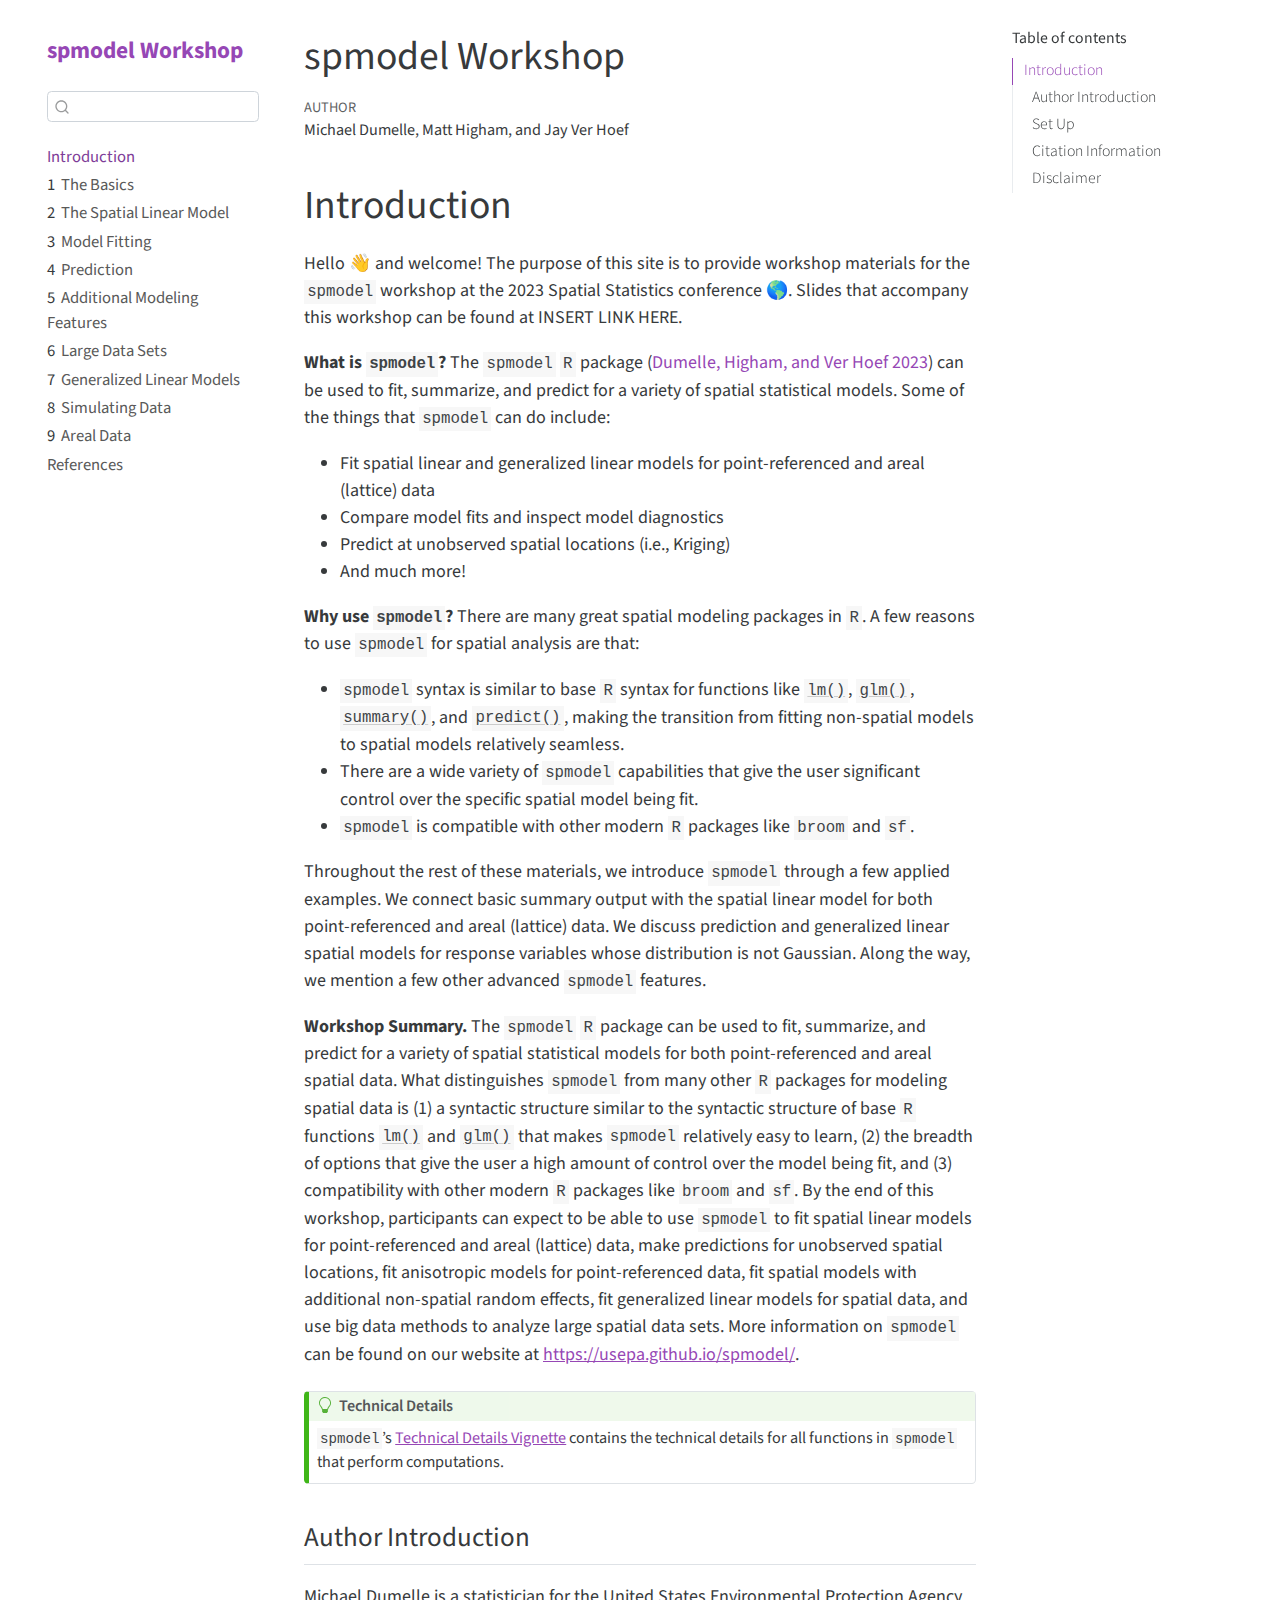
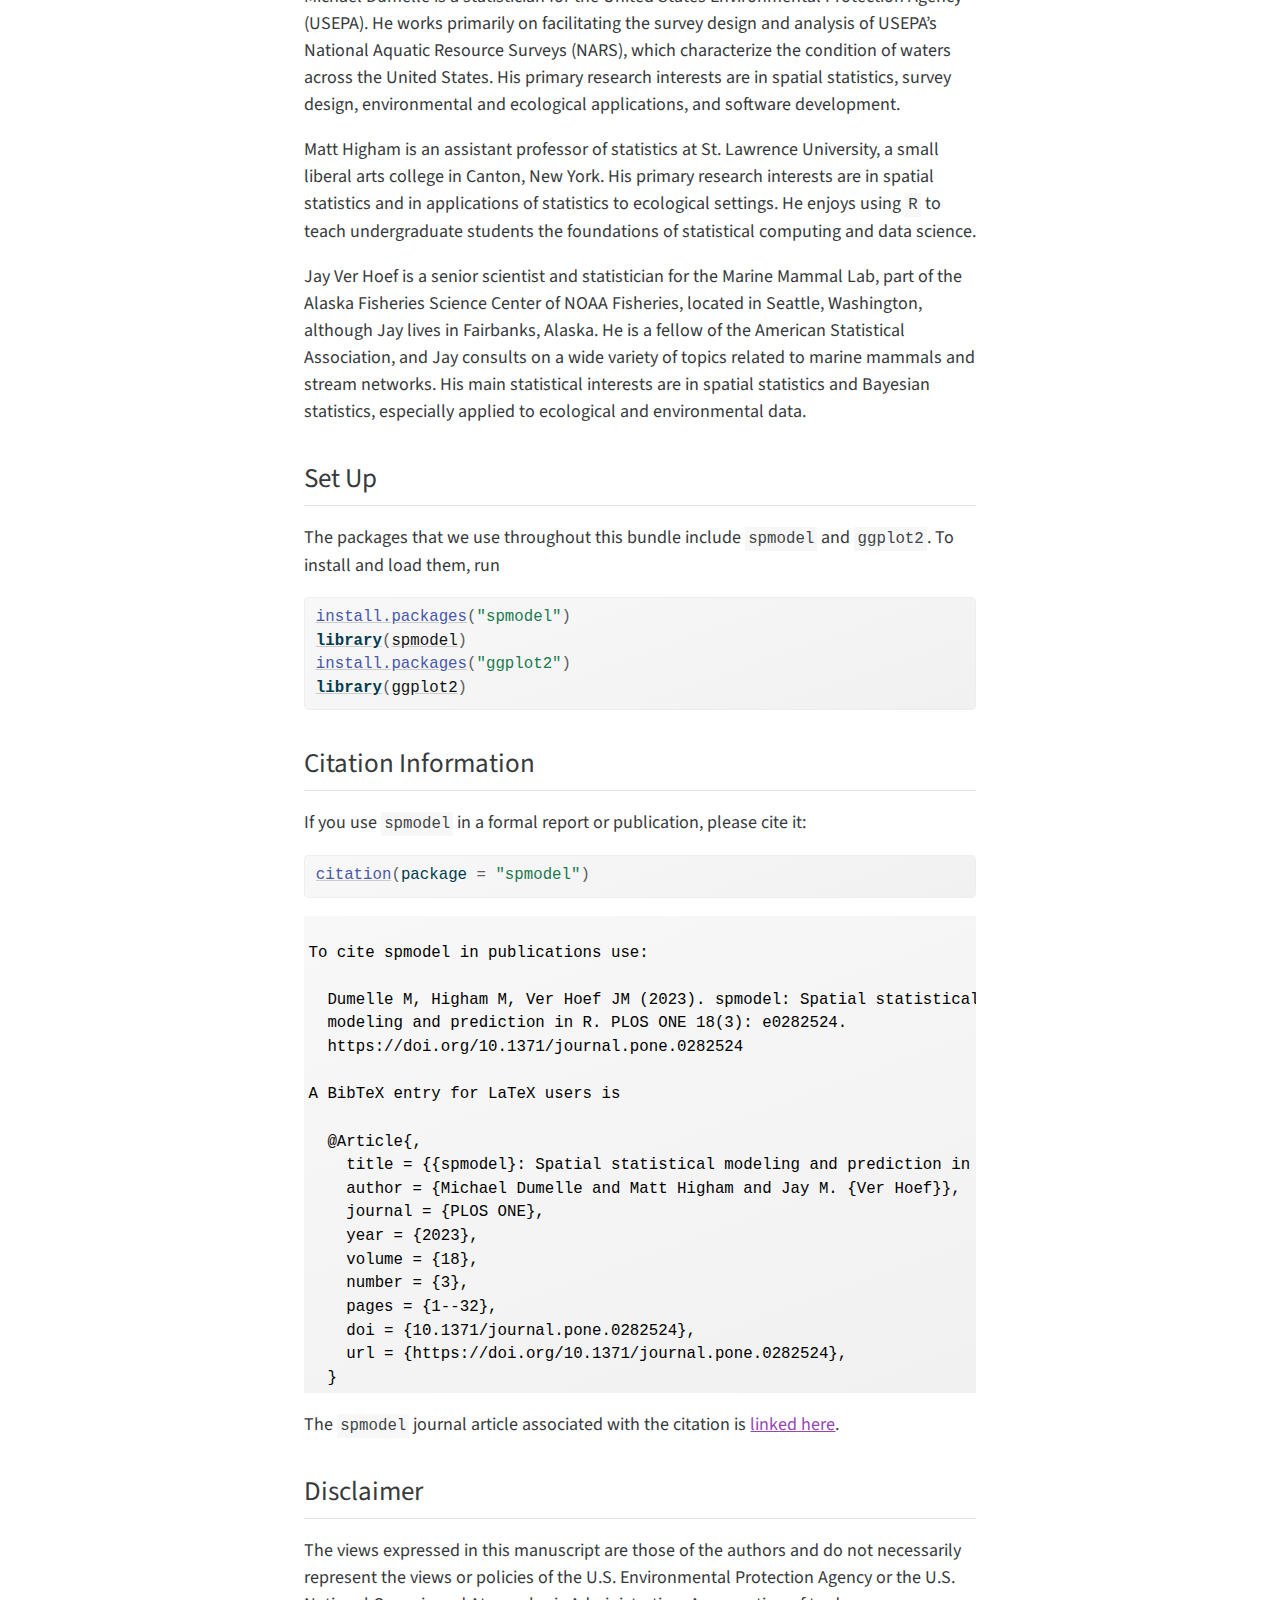
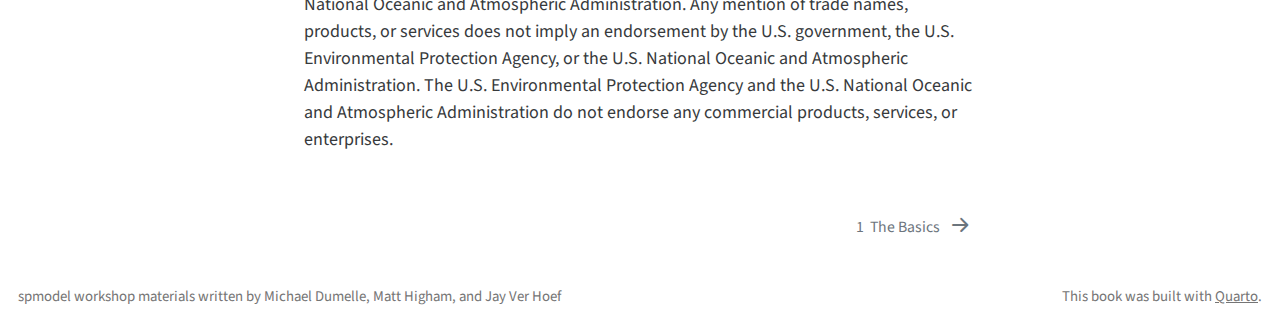
==== docs/index.html @ d5429cbf "initial commit" ====
<!DOCTYPE html>
<html xmlns="http://www.w3.org/1999/xhtml" lang="en" xml:lang="en"><head>
<meta http-equiv="Content-Type" content="text/html; charset=UTF-8">
<meta charset="utf-8">
<meta name="generator" content="quarto-1.2.269">
<meta name="viewport" content="width=device-width, initial-scale=1.0, user-scalable=yes">
<meta name="author" content="Michael Dumelle, Matt Higham, and Jay Ver Hoef">
<title>spmodel Workshop</title>
<style>
code{white-space: pre-wrap;}
span.smallcaps{font-variant: small-caps;}
div.columns{display: flex; gap: min(4vw, 1.5em);}
div.column{flex: auto; overflow-x: auto;}
div.hanging-indent{margin-left: 1.5em; text-indent: -1.5em;}
ul.task-list{list-style: none;}
ul.task-list li input[type="checkbox"] {
  width: 0.8em;
  margin: 0 0.8em 0.2em -1.6em;
  vertical-align: middle;
}
pre > code.sourceCode { white-space: pre; position: relative; }
pre > code.sourceCode > span { display: inline-block; line-height: 1.25; }
pre > code.sourceCode > span:empty { height: 1.2em; }
.sourceCode { overflow: visible; }
code.sourceCode > span { color: inherit; text-decoration: inherit; }
div.sourceCode { margin: 1em 0; }
pre.sourceCode { margin: 0; }
@media screen {
div.sourceCode { overflow: auto; }
}
@media print {
pre > code.sourceCode { white-space: pre-wrap; }
pre > code.sourceCode > span { text-indent: -5em; padding-left: 5em; }
}
pre.numberSource code
  { counter-reset: source-line 0; }
pre.numberSource code > span
  { position: relative; left: -4em; counter-increment: source-line; }
pre.numberSource code > span > a:first-child::before
  { content: counter(source-line);
    position: relative; left: -1em; text-align: right; vertical-align: baseline;
    border: none; display: inline-block;
    -webkit-touch-callout: none; -webkit-user-select: none;
    -khtml-user-select: none; -moz-user-select: none;
    -ms-user-select: none; user-select: none;
    padding: 0 4px; width: 4em;
    color: #aaaaaa;
  }
pre.numberSource { margin-left: 3em; border-left: 1px solid #aaaaaa;  padding-left: 4px; }
div.sourceCode
  {   }
@media screen {
pre > code.sourceCode > span > a:first-child::before { text-decoration: underline; }
}
code span.al { color: #ff0000; font-weight: bold; } /* Alert */
code span.an { color: #60a0b0; font-weight: bold; font-style: italic; } /* Annotation */
code span.at { color: #7d9029; } /* Attribute */
code span.bn { color: #40a070; } /* BaseN */
code span.bu { color: #008000; } /* BuiltIn */
code span.cf { color: #007020; font-weight: bold; } /* ControlFlow */
code span.ch { color: #4070a0; } /* Char */
code span.cn { color: #880000; } /* Constant */
code span.co { color: #60a0b0; font-style: italic; } /* Comment */
code span.cv { color: #60a0b0; font-weight: bold; font-style: italic; } /* CommentVar */
code span.do { color: #ba2121; font-style: italic; } /* Documentation */
code span.dt { color: #902000; } /* DataType */
code span.dv { color: #40a070; } /* DecVal */
code span.er { color: #ff0000; font-weight: bold; } /* Error */
code span.ex { } /* Extension */
code span.fl { color: #40a070; } /* Float */
code span.fu { color: #06287e; } /* Function */
code span.im { color: #008000; font-weight: bold; } /* Import */
code span.in { color: #60a0b0; font-weight: bold; font-style: italic; } /* Information */
code span.kw { color: #007020; font-weight: bold; } /* Keyword */
code span.op { color: #666666; } /* Operator */
code span.ot { color: #007020; } /* Other */
code span.pp { color: #bc7a00; } /* Preprocessor */
code span.sc { color: #4070a0; } /* SpecialChar */
code span.ss { color: #bb6688; } /* SpecialString */
code span.st { color: #4070a0; } /* String */
code span.va { color: #19177c; } /* Variable */
code span.vs { color: #4070a0; } /* VerbatimString */
code span.wa { color: #60a0b0; font-weight: bold; font-style: italic; } /* Warning */
div.csl-bib-body { }
div.csl-entry {
  clear: both;
}
.hanging div.csl-entry {
  margin-left:2em;
  text-indent:-2em;
}
div.csl-left-margin {
  min-width:2em;
  float:left;
}
div.csl-right-inline {
  margin-left:2em;
  padding-left:1em;
}
div.csl-indent {
  margin-left: 2em;
}
</style>

<script src="site_libs/quarto-nav/quarto-nav.js"></script>
<script src="site_libs/quarto-nav/headroom.min.js"></script>
<script src="site_libs/clipboard/clipboard.min.js"></script>
<script src="site_libs/quarto-search/autocomplete.umd.js"></script>
<script src="site_libs/quarto-search/fuse.min.js"></script>
<script src="site_libs/quarto-search/quarto-search.js"></script>
<meta name="quarto:offset" content="./">
<link href="./basics.html" rel="next">
<script src="site_libs/quarto-html/quarto.js"></script>
<script src="site_libs/quarto-html/popper.min.js"></script>
<script src="site_libs/quarto-html/tippy.umd.min.js"></script>
<script src="site_libs/quarto-html/anchor.min.js"></script>
<link href="site_libs/quarto-html/tippy.css" rel="stylesheet">
<link href="site_libs/quarto-html/quarto-syntax-highlighting.css" rel="stylesheet" id="quarto-text-highlighting-styles">
<script src="site_libs/bootstrap/bootstrap.min.js"></script>
<link href="site_libs/bootstrap/bootstrap-icons.css" rel="stylesheet">
<link href="site_libs/bootstrap/bootstrap.min.css" rel="stylesheet" id="quarto-bootstrap" data-mode="light"><script id="quarto-search-options" type="application/json">{
  "location": "sidebar",
  "copy-button": false,
  "collapse-after": 3,
  "panel-placement": "start",
  "type": "textbox",
  "limit": 20,
  "language": {
    "search-no-results-text": "No results",
    "search-matching-documents-text": "matching documents",
    "search-copy-link-title": "Copy link to search",
    "search-hide-matches-text": "Hide additional matches",
    "search-more-match-text": "more match in this document",
    "search-more-matches-text": "more matches in this document",
    "search-clear-button-title": "Clear",
    "search-detached-cancel-button-title": "Cancel",
    "search-submit-button-title": "Submit"
  }
}</script>
</head>
<body class="nav-sidebar floating">

<div id="quarto-search-results"></div>
  <header id="quarto-header" class="headroom fixed-top"><nav class="quarto-secondary-nav" data-bs-toggle="collapse" data-bs-target="#quarto-sidebar" aria-controls="quarto-sidebar" aria-expanded="false" aria-label="Toggle sidebar navigation" onclick="if (window.quartoToggleHeadroom) { window.quartoToggleHeadroom(); }"><div class="container-fluid d-flex justify-content-between">
      <h1 class="quarto-secondary-nav-title">spmodel Workshop</h1>
      <button type="button" class="quarto-btn-toggle btn" aria-label="Show secondary navigation">
        <i class="bi bi-chevron-right"></i>
      </button>
    </div>
  </nav></header><!-- content --><div id="quarto-content" class="quarto-container page-columns page-rows-contents page-layout-article">
<!-- sidebar -->
  <nav id="quarto-sidebar" class="sidebar collapse sidebar-navigation floating overflow-auto"><div class="pt-lg-2 mt-2 text-left sidebar-header">
    <div class="sidebar-title mb-0 py-0">
      <a href="./">spmodel Workshop</a> 
    </div>
      </div>
      <div class="mt-2 flex-shrink-0 align-items-center">
        <div class="sidebar-search">
        <div id="quarto-search" class="" title="Search"></div>
        </div>
      </div>
    <div class="sidebar-menu-container"> 
    <ul class="list-unstyled mt-1">
<li class="sidebar-item">
  <div class="sidebar-item-container"> 
  <a href="./index.html" class="sidebar-item-text sidebar-link active">Introduction</a>
  </div>
</li>
        <li class="sidebar-item">
  <div class="sidebar-item-container"> 
  <a href="./basics.html" class="sidebar-item-text sidebar-link"><span class="chapter-number">1</span>&nbsp; <span class="chapter-title">The Basics</span></a>
  </div>
</li>
        <li class="sidebar-item">
  <div class="sidebar-item-container"> 
  <a href="./spatial-linear-model.html" class="sidebar-item-text sidebar-link"><span class="chapter-number">2</span>&nbsp; <span class="chapter-title">The Spatial Linear Model</span></a>
  </div>
</li>
        <li class="sidebar-item">
  <div class="sidebar-item-container"> 
  <a href="./model-fitting.html" class="sidebar-item-text sidebar-link"><span class="chapter-number">3</span>&nbsp; <span class="chapter-title">Model Fitting</span></a>
  </div>
</li>
        <li class="sidebar-item">
  <div class="sidebar-item-container"> 
  <a href="./prediction.html" class="sidebar-item-text sidebar-link"><span class="chapter-number">4</span>&nbsp; <span class="chapter-title">Prediction</span></a>
  </div>
</li>
        <li class="sidebar-item">
  <div class="sidebar-item-container"> 
  <a href="./additional-features.html" class="sidebar-item-text sidebar-link"><span class="chapter-number">5</span>&nbsp; <span class="chapter-title">Additional Modeling Features</span></a>
  </div>
</li>
        <li class="sidebar-item">
  <div class="sidebar-item-container"> 
  <a href="./large-data-sets.html" class="sidebar-item-text sidebar-link"><span class="chapter-number">6</span>&nbsp; <span class="chapter-title">Large Data Sets</span></a>
  </div>
</li>
        <li class="sidebar-item">
  <div class="sidebar-item-container"> 
  <a href="./generalized.html" class="sidebar-item-text sidebar-link"><span class="chapter-number">7</span>&nbsp; <span class="chapter-title">Generalized Linear Models</span></a>
  </div>
</li>
        <li class="sidebar-item">
  <div class="sidebar-item-container"> 
  <a href="./simulate.html" class="sidebar-item-text sidebar-link"><span class="chapter-number">8</span>&nbsp; <span class="chapter-title">Simulating Data</span></a>
  </div>
</li>
        <li class="sidebar-item">
  <div class="sidebar-item-container"> 
  <a href="./areal-data.html" class="sidebar-item-text sidebar-link"><span class="chapter-number">9</span>&nbsp; <span class="chapter-title">Areal Data</span></a>
  </div>
</li>
        <li class="sidebar-item">
  <div class="sidebar-item-container"> 
  <a href="./references.html" class="sidebar-item-text sidebar-link">References</a>
  </div>
</li>
    </ul>
</div>
</nav><!-- margin-sidebar --><div id="quarto-margin-sidebar" class="sidebar margin-sidebar">
        <nav id="TOC" role="doc-toc" class="toc-active"><h2 id="toc-title">Table of contents</h2>
   
  <ul>
<li>
<a href="#sec-intro" id="toc-sec-intro" class="nav-link active" data-scroll-target="#sec-intro">Introduction</a>
  <ul class="collapse">
<li><a href="#author-introduction" id="toc-author-introduction" class="nav-link" data-scroll-target="#author-introduction">Author Introduction</a></li>
  <li><a href="#set-up" id="toc-set-up" class="nav-link" data-scroll-target="#set-up">Set Up</a></li>
  <li><a href="#citation-information" id="toc-citation-information" class="nav-link" data-scroll-target="#citation-information">Citation Information</a></li>
  <li><a href="#disclaimer" id="toc-disclaimer" class="nav-link" data-scroll-target="#disclaimer">Disclaimer</a></li>
  </ul>
</li>
  </ul></nav>
    </div>
<!-- main -->
<main class="content" id="quarto-document-content"><header id="title-block-header" class="quarto-title-block default"><div class="quarto-title">
<h1 class="title d-none d-lg-block">spmodel Workshop</h1>
</div>



<div class="quarto-title-meta">

    <div>
    <div class="quarto-title-meta-heading">Author</div>
    <div class="quarto-title-meta-contents">
             <p>Michael Dumelle, Matt Higham, and Jay Ver Hoef </p>
          </div>
  </div>
    
  
    
  </div>
  

</header><section id="sec-intro" class="level1 unnumbered"><h1 class="unnumbered">Introduction</h1>
<div class="cell">

</div>
<p>Hello 👋 and welcome! The purpose of this site is to provide workshop materials for the <code>spmodel</code> workshop at the 2023 Spatial Statistics conference 🌎. Slides that accompany this workshop can be found at INSERT LINK HERE.</p>
<p><strong>What is <code>spmodel</code>?</strong> The <code>spmodel</code> <code>R</code> package <span class="citation" data-cites="dumelle2023spmodel">(<a href="references.html#ref-dumelle2023spmodel" role="doc-biblioref">Dumelle, Higham, and Ver Hoef 2023</a>)</span> can be used to fit, summarize, and predict for a variety of spatial statistical models. Some of the things that <code>spmodel</code> can do include:</p>
<ul>
<li>Fit spatial linear and generalized linear models for point-referenced and areal (lattice) data</li>
<li>Compare model fits and inspect model diagnostics</li>
<li>Predict at unobserved spatial locations (i.e., Kriging)</li>
<li>And much more!</li>
</ul>
<p><strong>Why use <code>spmodel</code>?</strong> There are many great spatial modeling packages in <code>R</code>. A few reasons to use <code>spmodel</code> for spatial analysis are that:</p>
<ul>
<li>
<code>spmodel</code> syntax is similar to base <code>R</code> syntax for functions like <code><a href="https://rdrr.io/r/stats/lm.html">lm()</a></code>, <code><a href="https://rdrr.io/r/stats/glm.html">glm()</a></code>, <code><a href="https://rdrr.io/r/base/summary.html">summary()</a></code>, and <code><a href="https://rdrr.io/r/stats/predict.html">predict()</a></code>, making the transition from fitting non-spatial models to spatial models relatively seamless.</li>
<li>There are a wide variety of <code>spmodel</code> capabilities that give the user significant control over the specific spatial model being fit.</li>
<li>
<code>spmodel</code> is compatible with other modern <code>R</code> packages like <code>broom</code> and <code>sf</code>.</li>
</ul>
<p>Throughout the rest of these materials, we introduce <code>spmodel</code> through a few applied examples. We connect basic summary output with the spatial linear model for both point-referenced and areal (lattice) data. We discuss prediction and generalized linear spatial models for response variables whose distribution is not Gaussian. Along the way, we mention a few other advanced <code>spmodel</code> features.</p>
<p><strong>Workshop Summary.</strong> The <code>spmodel</code> <code>R</code> package can be used to fit, summarize, and predict for a variety of spatial statistical models for both point-referenced and areal spatial data. What distinguishes <code>spmodel</code> from many other <code>R</code> packages for modeling spatial data is (1) a syntactic structure similar to the syntactic structure of base <code>R</code> functions <code><a href="https://rdrr.io/r/stats/lm.html">lm()</a></code> and <code><a href="https://rdrr.io/r/stats/glm.html">glm()</a></code> that makes <code>spmodel</code> relatively easy to learn, (2) the breadth of options that give the user a high amount of control over the model being fit, and (3) compatibility with other modern <code>R</code> packages like <code>broom</code> and <code>sf</code>. By the end of this workshop, participants can expect to be able to use <code>spmodel</code> to fit spatial linear models for point-referenced and areal (lattice) data, make predictions for unobserved spatial locations, fit anisotropic models for point-referenced data, fit spatial models with additional non-spatial random effects, fit generalized linear models for spatial data, and use big data methods to analyze large spatial data sets. More information on <code>spmodel</code> can be found on our website at <a href="https://usepa.github.io/spmodel/">https://usepa.github.io/spmodel/</a>.</p>
<div class="callout-tip callout callout-style-default callout-captioned">
<div class="callout-header d-flex align-content-center">
<div class="callout-icon-container">
<i class="callout-icon"></i>
</div>
<div class="callout-caption-container flex-fill">
Technical Details
</div>
</div>
<div class="callout-body-container callout-body">
<p><code>spmodel</code>’s <a href="https://usepa.github.io/spmodel/articles/technical.html">Technical Details Vignette</a> contains the technical details for all functions in <code>spmodel</code> that perform computations.</p>
</div>
</div>
<section id="author-introduction" class="level2"><h2 class="anchored" data-anchor-id="author-introduction">Author Introduction</h2>
<p>Michael Dumelle is a statistician for the United States Environmental Protection Agency (USEPA). He works primarily on facilitating the survey design and analysis of USEPA’s National Aquatic Resource Surveys (NARS), which characterize the condition of waters across the United States. His primary research interests are in spatial statistics, survey design, environmental and ecological applications, and software development.</p>
<p>Matt Higham is an assistant professor of statistics at St.&nbsp;Lawrence University, a small liberal arts college in Canton, New York. His primary research interests are in spatial statistics and in applications of statistics to ecological settings. He enjoys using <code>R</code> to teach undergraduate students the foundations of statistical computing and data science.</p>
<p>Jay Ver Hoef is a senior scientist and statistician for the Marine Mammal Lab, part of the Alaska Fisheries Science Center of NOAA Fisheries, located in Seattle, Washington, although Jay lives in Fairbanks, Alaska. He is a fellow of the American Statistical Association, and Jay consults on a wide variety of topics related to marine mammals and stream networks. His main statistical interests are in spatial statistics and Bayesian statistics, especially applied to ecological and environmental data.</p>
</section><section id="set-up" class="level2"><h2 class="anchored" data-anchor-id="set-up">Set Up</h2>
<p>The packages that we use throughout this bundle include <code>spmodel</code> and <code>ggplot2</code>. To install and load them, run</p>
<div class="cell">

</div>
<div class="cell">
<div class="sourceCode" id="cb1"><pre class="downlit sourceCode r code-with-copy"><code class="sourceCode R"><span><span class="fu"><a href="https://rdrr.io/r/utils/install.packages.html">install.packages</a></span><span class="op">(</span><span class="st">"spmodel"</span><span class="op">)</span></span>
<span><span class="kw"><a href="https://rdrr.io/r/base/library.html">library</a></span><span class="op">(</span><span class="va"><a href="https://usepa.github.io/spmodel/">spmodel</a></span><span class="op">)</span></span>
<span><span class="fu"><a href="https://rdrr.io/r/utils/install.packages.html">install.packages</a></span><span class="op">(</span><span class="st">"ggplot2"</span><span class="op">)</span></span>
<span><span class="kw"><a href="https://rdrr.io/r/base/library.html">library</a></span><span class="op">(</span><span class="va"><a href="https://ggplot2.tidyverse.org">ggplot2</a></span><span class="op">)</span></span></code><button title="Copy to Clipboard" class="code-copy-button"><i class="bi"></i></button></pre></div>
</div>
</section><section id="citation-information" class="level2"><h2 class="anchored" data-anchor-id="citation-information">Citation Information</h2>
<p>If you use <code>spmodel</code> in a formal report or publication, please cite it:</p>
<div class="cell">
<div class="sourceCode" id="cb2"><pre class="downlit sourceCode r code-with-copy"><code class="sourceCode R"><span><span class="fu"><a href="https://rdrr.io/r/utils/citation.html">citation</a></span><span class="op">(</span>package <span class="op">=</span> <span class="st">"spmodel"</span><span class="op">)</span></span></code><button title="Copy to Clipboard" class="code-copy-button"><i class="bi"></i></button></pre></div>
<div class="cell-output cell-output-stdout">
<pre><code>
To cite spmodel in publications use:

  Dumelle M, Higham M, Ver Hoef JM (2023). spmodel: Spatial statistical
  modeling and prediction in R. PLOS ONE 18(3): e0282524.
  https://doi.org/10.1371/journal.pone.0282524

A BibTeX entry for LaTeX users is

  @Article{,
    title = {{spmodel}: Spatial statistical modeling and prediction in {R}},
    author = {Michael Dumelle and Matt Higham and Jay M. {Ver Hoef}},
    journal = {PLOS ONE},
    year = {2023},
    volume = {18},
    number = {3},
    pages = {1--32},
    doi = {10.1371/journal.pone.0282524},
    url = {https://doi.org/10.1371/journal.pone.0282524},
  }</code></pre>
</div>
</div>
<p>The <code>spmodel</code> journal article associated with the citation is <a href="https://doi.org/10.1371/journal.pone.0282524">linked here</a>.</p>
</section><section id="disclaimer" class="level2"><h2 class="anchored" data-anchor-id="disclaimer">Disclaimer</h2>
<p>The views expressed in this manuscript are those of the authors and do not necessarily represent the views or policies of the U.S. Environmental Protection Agency or the U.S. National Oceanic and Atmospheric Administration. Any mention of trade names, products, or services does not imply an endorsement by the U.S. government, the U.S. Environmental Protection Agency, or the U.S. National Oceanic and Atmospheric Administration. The U.S. Environmental Protection Agency and the U.S. National Oceanic and Atmospheric Administration do not endorse any commercial products, services, or enterprises.</p>


<div id="refs" class="references csl-bib-body hanging-indent" role="doc-bibliography" style="display: none">
<div id="ref-dumelle2023spmodel" class="csl-entry" role="doc-biblioentry">
Dumelle, Michael, Matt Higham, and Jay M. Ver Hoef. 2023. <span>“<span class="nocase">spmodel</span>: Spatial Statistical Modeling and Prediction in <span>R</span>.”</span> <em>PLOS ONE</em> 18 (3): 1–32. <a href="https://doi.org/10.1371/journal.pone.0282524">https://doi.org/10.1371/journal.pone.0282524</a>.
</div>
</div>
</section></section></main><!-- /main --><script id="quarto-html-after-body" type="application/javascript">
window.document.addEventListener("DOMContentLoaded", function (event) {
  const toggleBodyColorMode = (bsSheetEl) => {
    const mode = bsSheetEl.getAttribute("data-mode");
    const bodyEl = window.document.querySelector("body");
    if (mode === "dark") {
      bodyEl.classList.add("quarto-dark");
      bodyEl.classList.remove("quarto-light");
    } else {
      bodyEl.classList.add("quarto-light");
      bodyEl.classList.remove("quarto-dark");
    }
  }
  const toggleBodyColorPrimary = () => {
    const bsSheetEl = window.document.querySelector("link#quarto-bootstrap");
    if (bsSheetEl) {
      toggleBodyColorMode(bsSheetEl);
    }
  }
  toggleBodyColorPrimary();  
  const icon = "";
  const anchorJS = new window.AnchorJS();
  anchorJS.options = {
    placement: 'right',
    icon: icon
  };
  anchorJS.add('.anchored');
  const clipboard = new window.ClipboardJS('.code-copy-button', {
    target: function(trigger) {
      return trigger.previousElementSibling;
    }
  });
  clipboard.on('success', function(e) {
    // button target
    const button = e.trigger;
    // don't keep focus
    button.blur();
    // flash "checked"
    button.classList.add('code-copy-button-checked');
    var currentTitle = button.getAttribute("title");
    button.setAttribute("title", "Copied!");
    let tooltip;
    if (window.bootstrap) {
      button.setAttribute("data-bs-toggle", "tooltip");
      button.setAttribute("data-bs-placement", "left");
      button.setAttribute("data-bs-title", "Copied!");
      tooltip = new bootstrap.Tooltip(button, 
        { trigger: "manual", 
          customClass: "code-copy-button-tooltip",
          offset: [0, -8]});
      tooltip.show();    
    }
    setTimeout(function() {
      if (tooltip) {
        tooltip.hide();
        button.removeAttribute("data-bs-title");
        button.removeAttribute("data-bs-toggle");
        button.removeAttribute("data-bs-placement");
      }
      button.setAttribute("title", currentTitle);
      button.classList.remove('code-copy-button-checked');
    }, 1000);
    // clear code selection
    e.clearSelection();
  });
  function tippyHover(el, contentFn) {
    const config = {
      allowHTML: true,
      content: contentFn,
      maxWidth: 500,
      delay: 100,
      arrow: false,
      appendTo: function(el) {
          return el.parentElement;
      },
      interactive: true,
      interactiveBorder: 10,
      theme: 'quarto',
      placement: 'bottom-start'
    };
    window.tippy(el, config); 
  }
  const noterefs = window.document.querySelectorAll('a[role="doc-noteref"]');
  for (var i=0; i<noterefs.length; i++) {
    const ref = noterefs[i];
    tippyHover(ref, function() {
      // use id or data attribute instead here
      let href = ref.getAttribute('data-footnote-href') || ref.getAttribute('href');
      try { href = new URL(href).hash; } catch {}
      const id = href.replace(/^#\/?/, "");
      const note = window.document.getElementById(id);
      return note.innerHTML;
    });
  }
  const findCites = (el) => {
    const parentEl = el.parentElement;
    if (parentEl) {
      const cites = parentEl.dataset.cites;
      if (cites) {
        return {
          el,
          cites: cites.split(' ')
        };
      } else {
        return findCites(el.parentElement)
      }
    } else {
      return undefined;
    }
  };
  var bibliorefs = window.document.querySelectorAll('a[role="doc-biblioref"]');
  for (var i=0; i<bibliorefs.length; i++) {
    const ref = bibliorefs[i];
    const citeInfo = findCites(ref);
    if (citeInfo) {
      tippyHover(citeInfo.el, function() {
        var popup = window.document.createElement('div');
        citeInfo.cites.forEach(function(cite) {
          var citeDiv = window.document.createElement('div');
          citeDiv.classList.add('hanging-indent');
          citeDiv.classList.add('csl-entry');
          var biblioDiv = window.document.getElementById('ref-' + cite);
          if (biblioDiv) {
            citeDiv.innerHTML = biblioDiv.innerHTML;
          }
          popup.appendChild(citeDiv);
        });
        return popup.innerHTML;
      });
    }
  }
});
</script><nav class="page-navigation"><div class="nav-page nav-page-previous">
  </div>
  <div class="nav-page nav-page-next">
      <a href="./basics.html" class="pagination-link">
        <span class="nav-page-text"><span class="chapter-number">1</span>&nbsp; <span class="chapter-title">The Basics</span></span> <i class="bi bi-arrow-right-short"></i>
      </a>
  </div>
</nav>
</div> <!-- /content -->
<footer class="footer"><div class="nav-footer">
    <div class="nav-footer-left">spmodel workshop materials written by Michael Dumelle, Matt Higham, and Jay Ver Hoef</div>   
    <div class="nav-footer-right">This book was built with <a href="https://quarto.org/">Quarto</a>.</div>
  </div>
</footer>


</body></html>
---- docs/site_libs/quarto-html/tippy.css ----
.tippy-box[data-animation=fade][data-state=hidden]{opacity:0}[data-tippy-root]{max-width:calc(100vw - 10px)}.tippy-box{position:relative;background-color:#333;color:#fff;border-radius:4px;font-size:14px;line-height:1.4;white-space:normal;outline:0;transition-property:transform,visibility,opacity}.tippy-box[data-placement^=top]>.tippy-arrow{bottom:0}.tippy-box[data-placement^=top]>.tippy-arrow:before{bottom:-7px;left:0;border-width:8px 8px 0;border-top-color:initial;transform-origin:center top}.tippy-box[data-placement^=bottom]>.tippy-arrow{top:0}.tippy-box[data-placement^=bottom]>.tippy-arrow:before{top:-7px;left:0;border-width:0 8px 8px;border-bottom-color:initial;transform-origin:center bottom}.tippy-box[data-placement^=left]>.tippy-arrow{right:0}.tippy-box[data-placement^=left]>.tippy-arrow:before{border-width:8px 0 8px 8px;border-left-color:initial;right:-7px;transform-origin:center left}.tippy-box[data-placement^=right]>.tippy-arrow{left:0}.tippy-box[data-placement^=right]>.tippy-arrow:before{left:-7px;border-width:8px 8px 8px 0;border-right-color:initial;transform-origin:center right}.tippy-box[data-inertia][data-state=visible]{transition-timing-function:cubic-bezier(.54,1.5,.38,1.11)}.tippy-arrow{width:16px;height:16px;color:#333}.tippy-arrow:before{content:"";position:absolute;border-color:transparent;border-style:solid}.tippy-content{position:relative;padding:5px 9px;z-index:1}
---- docs/site_libs/quarto-html/quarto-syntax-highlighting.css ----
/* quarto syntax highlight colors */
:root {
  --quarto-hl-ot-color: #003B4F;
  --quarto-hl-at-color: #657422;
  --quarto-hl-ss-color: #20794D;
  --quarto-hl-an-color: #5E5E5E;
  --quarto-hl-fu-color: #4758AB;
  --quarto-hl-st-color: #20794D;
  --quarto-hl-cf-color: #003B4F;
  --quarto-hl-op-color: #5E5E5E;
  --quarto-hl-er-color: #AD0000;
  --quarto-hl-bn-color: #AD0000;
  --quarto-hl-al-color: #AD0000;
  --quarto-hl-va-color: #111111;
  --quarto-hl-bu-color: inherit;
  --quarto-hl-ex-color: inherit;
  --quarto-hl-pp-color: #AD0000;
  --quarto-hl-in-color: #5E5E5E;
  --quarto-hl-vs-color: #20794D;
  --quarto-hl-wa-color: #5E5E5E;
  --quarto-hl-do-color: #5E5E5E;
  --quarto-hl-im-color: #00769E;
  --quarto-hl-ch-color: #20794D;
  --quarto-hl-dt-color: #AD0000;
  --quarto-hl-fl-color: #AD0000;
  --quarto-hl-co-color: #5E5E5E;
  --quarto-hl-cv-color: #5E5E5E;
  --quarto-hl-cn-color: #8f5902;
  --quarto-hl-sc-color: #5E5E5E;
  --quarto-hl-dv-color: #AD0000;
  --quarto-hl-kw-color: #003B4F;
}

/* other quarto variables */
:root {
  --quarto-font-monospace: SFMono-Regular, Menlo, Monaco, Consolas, "Liberation Mono", "Courier New", monospace;
}

pre > code.sourceCode > span {
  color: #003B4F;
}

code span {
  color: #003B4F;
}

code.sourceCode > span {
  color: #003B4F;
}

div.sourceCode,
div.sourceCode pre.sourceCode {
  color: #003B4F;
}

code span.ot {
  color: #003B4F;
  font-style: inherit;
}

code span.at {
  color: #657422;
  font-style: inherit;
}

code span.ss {
  color: #20794D;
  font-style: inherit;
}

code span.an {
  color: #5E5E5E;
  font-style: inherit;
}

code span.fu {
  color: #4758AB;
  font-style: inherit;
}

code span.st {
  color: #20794D;
  font-style: inherit;
}

code span.cf {
  color: #003B4F;
  font-style: inherit;
}

code span.op {
  color: #5E5E5E;
  font-style: inherit;
}

code span.er {
  color: #AD0000;
  font-style: inherit;
}

code span.bn {
  color: #AD0000;
  font-style: inherit;
}

code span.al {
  color: #AD0000;
  font-style: inherit;
}

code span.va {
  color: #111111;
  font-style: inherit;
}

code span.bu {
  font-style: inherit;
}

code span.ex {
  font-style: inherit;
}

code span.pp {
  color: #AD0000;
  font-style: inherit;
}

code span.in {
  color: #5E5E5E;
  font-style: inherit;
}

code span.vs {
  color: #20794D;
  font-style: inherit;
}

code span.wa {
  color: #5E5E5E;
  font-style: italic;
}

code span.do {
  color: #5E5E5E;
  font-style: italic;
}

code span.im {
  color: #00769E;
  font-style: inherit;
}

code span.ch {
  color: #20794D;
  font-style: inherit;
}

code span.dt {
  color: #AD0000;
  font-style: inherit;
}

code span.fl {
  color: #AD0000;
  font-style: inherit;
}

code span.co {
  color: #5E5E5E;
  font-style: inherit;
}

code span.cv {
  color: #5E5E5E;
  font-style: italic;
}

code span.cn {
  color: #8f5902;
  font-style: inherit;
}

code span.sc {
  color: #5E5E5E;
  font-style: inherit;
}

code span.dv {
  color: #AD0000;
  font-style: inherit;
}

code span.kw {
  color: #003B4F;
  font-style: inherit;
}

.prevent-inlining {
  content: "</";
}

/*# sourceMappingURL=debc5d5d77c3f9108843748ff7464032.css.map */
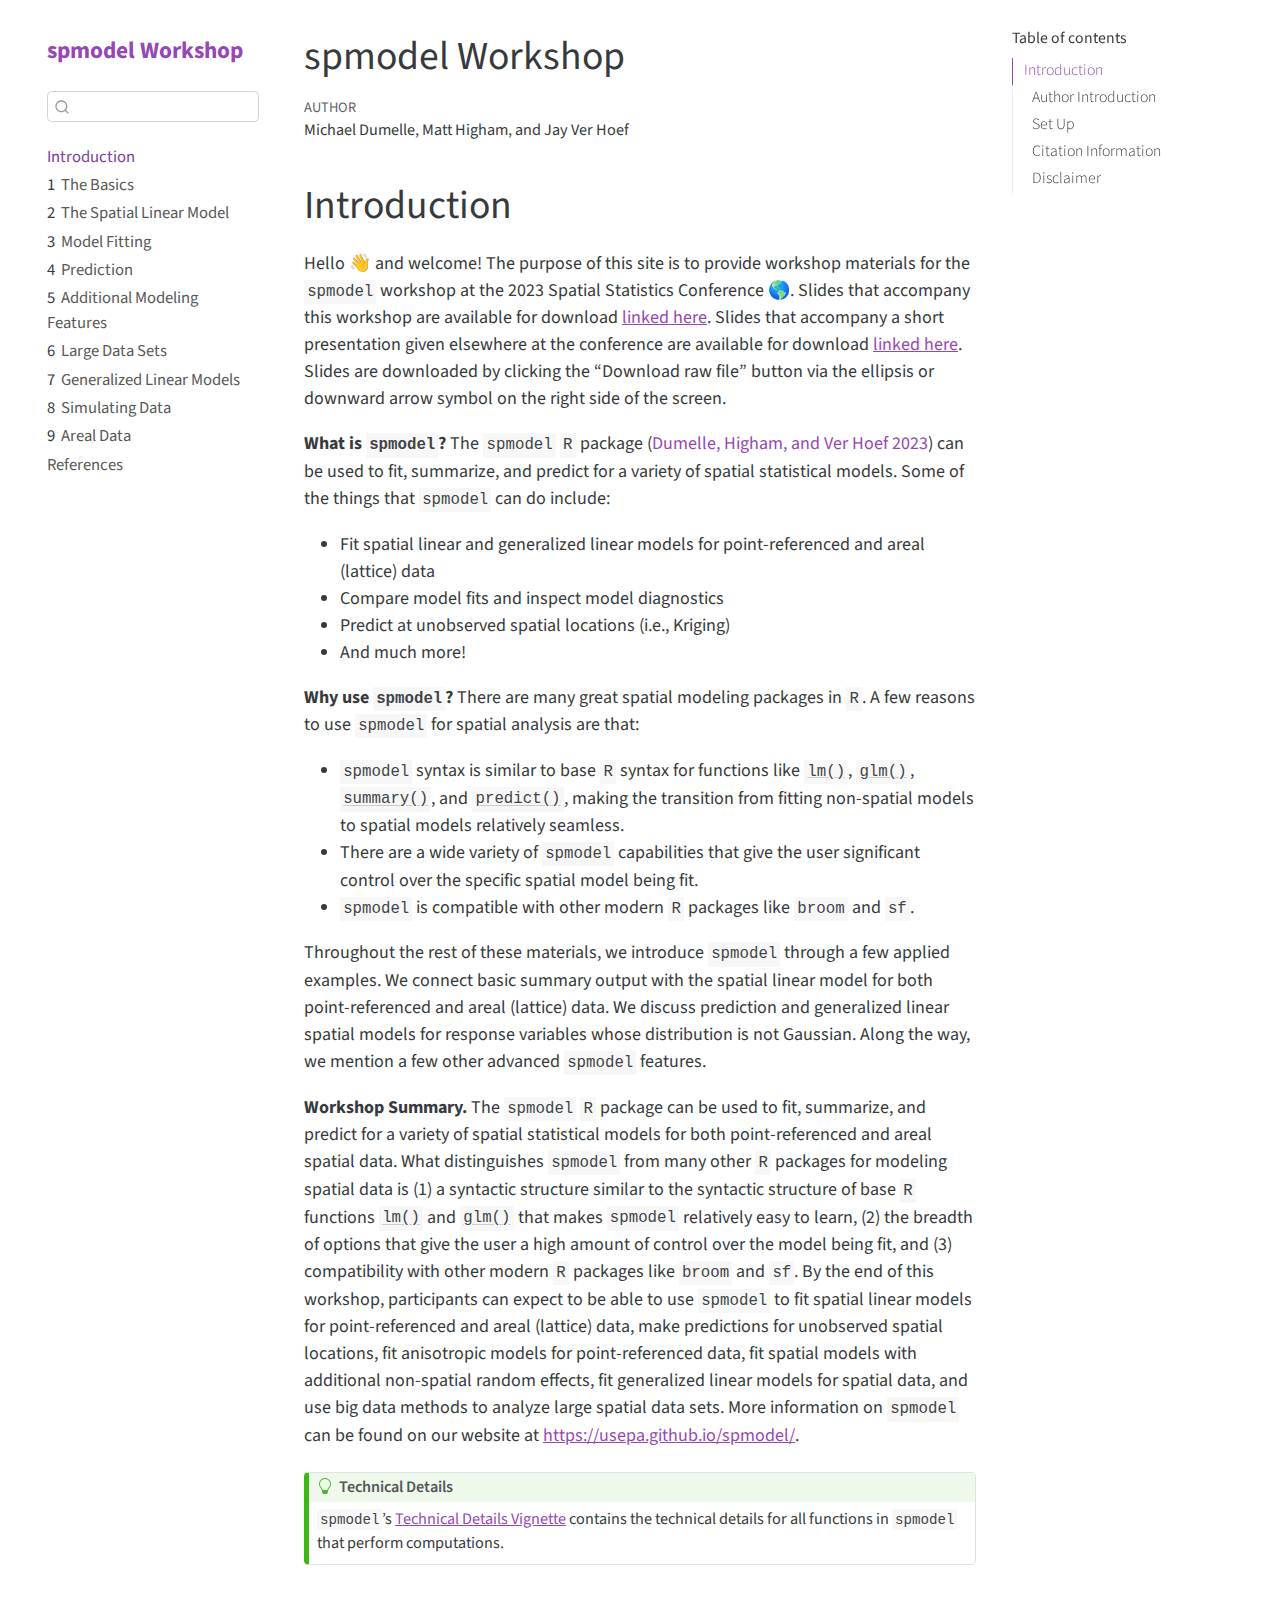
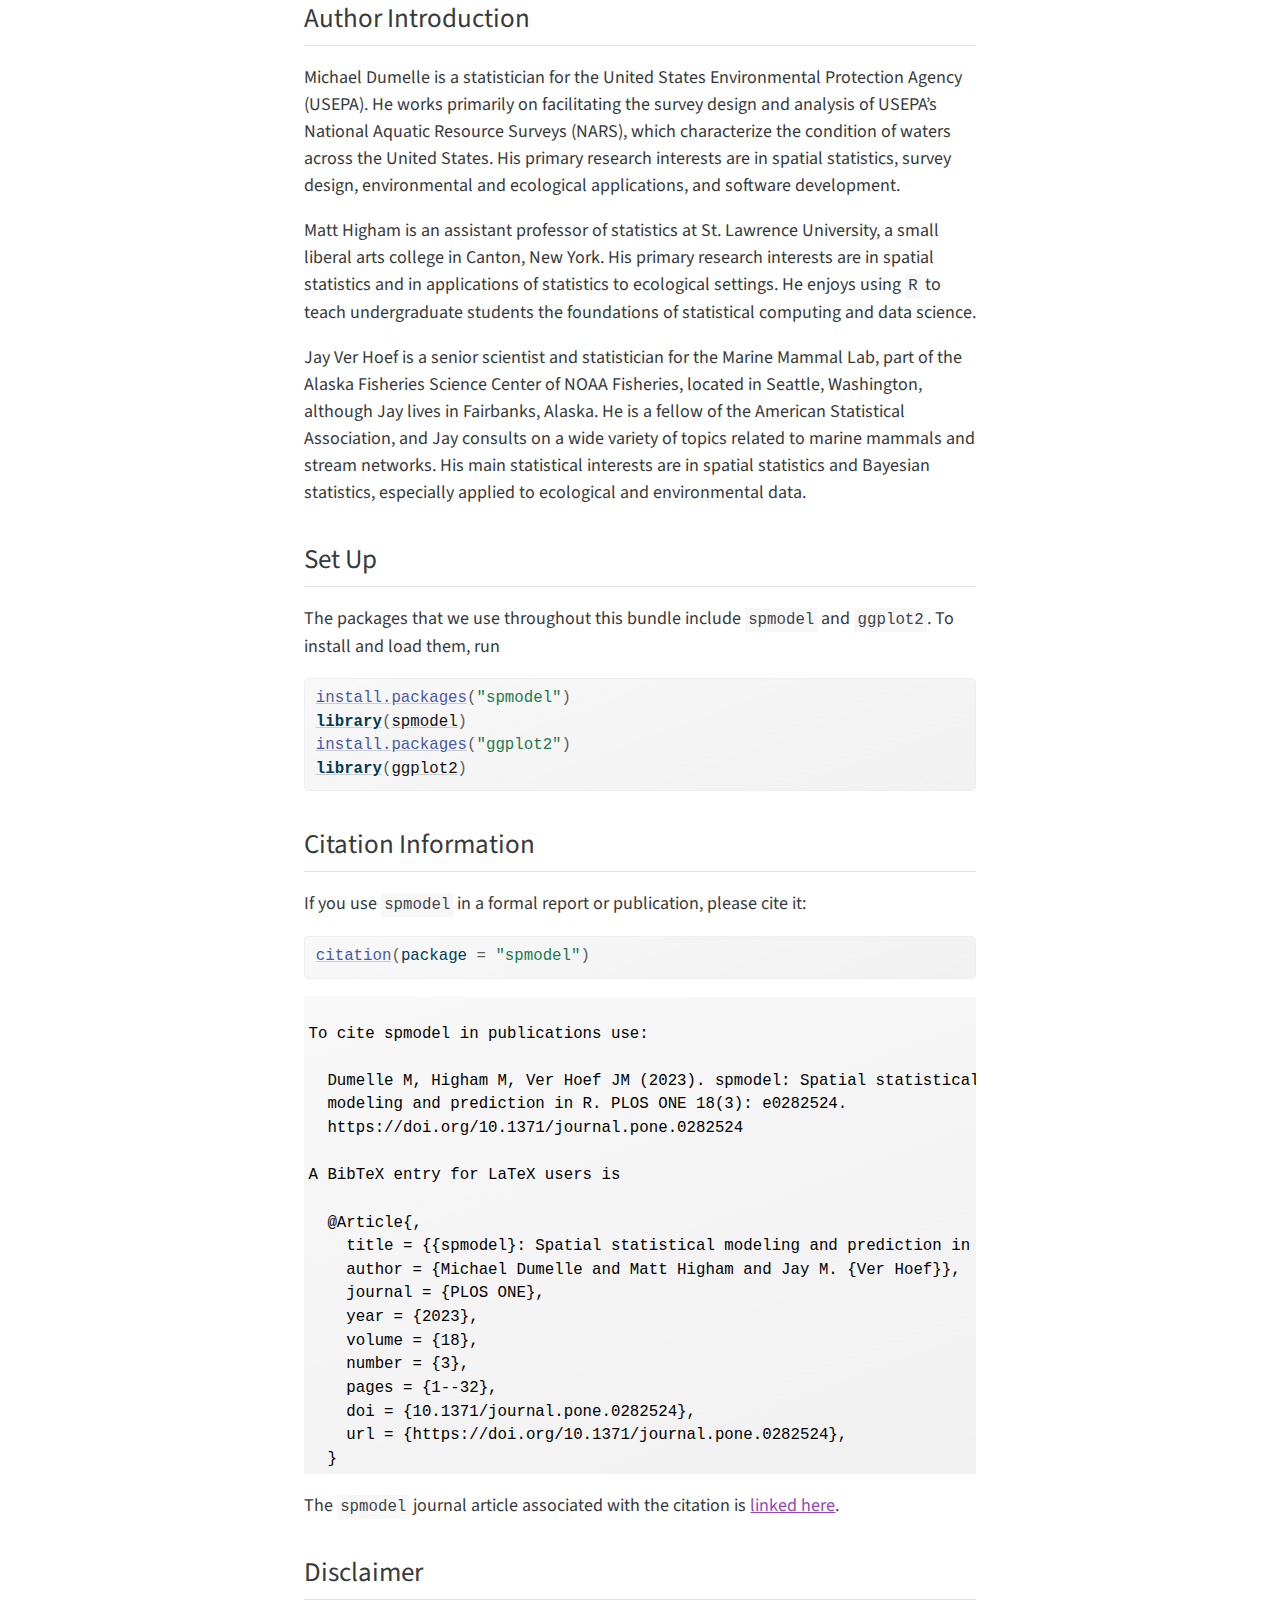
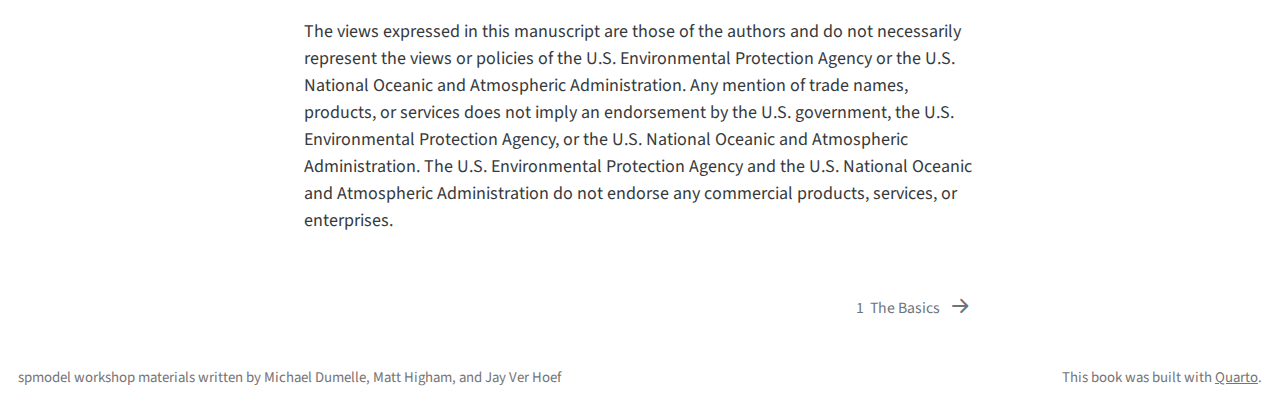
==== commit c88310ac: "added links" ====
--- a/docs/index.html
+++ b/docs/index.html
@@ -258,7 +258,7 @@
 <div class="cell">
 
 </div>
-<p>Hello 👋 and welcome! The purpose of this site is to provide workshop materials for the <code>spmodel</code> workshop at the 2023 Spatial Statistics conference 🌎. Slides that accompany this workshop can be found at INSERT LINK HERE.</p>
+<p>Hello 👋 and welcome! The purpose of this site is to provide workshop materials for the <code>spmodel</code> workshop at the 2023 Spatial Statistics Conference 🌎. Slides that accompany this workshop are available for download <a href="https://github.com/USEPA/spmodel.spatialstat2023/blob/main/spmodel-slides-workshop.html">linked here</a>. Slides that accompany a short presentation given elsewhere at the conference are available for download <a href="https://github.com/USEPA/spmodel.spatialstat2023/blob/main/spmodel-slides-intro.html">linked here</a>. Slides are downloaded by clicking the “Download raw file” button via the ellipsis or downward arrow symbol on the right side of the screen.</p>
 <p><strong>What is <code>spmodel</code>?</strong> The <code>spmodel</code> <code>R</code> package <span class="citation" data-cites="dumelle2023spmodel">(<a href="references.html#ref-dumelle2023spmodel" role="doc-biblioref">Dumelle, Higham, and Ver Hoef 2023</a>)</span> can be used to fit, summarize, and predict for a variety of spatial statistical models. Some of the things that <code>spmodel</code> can do include:</p>
 <ul>
 <li>Fit spatial linear and generalized linear models for point-referenced and areal (lattice) data</li>
